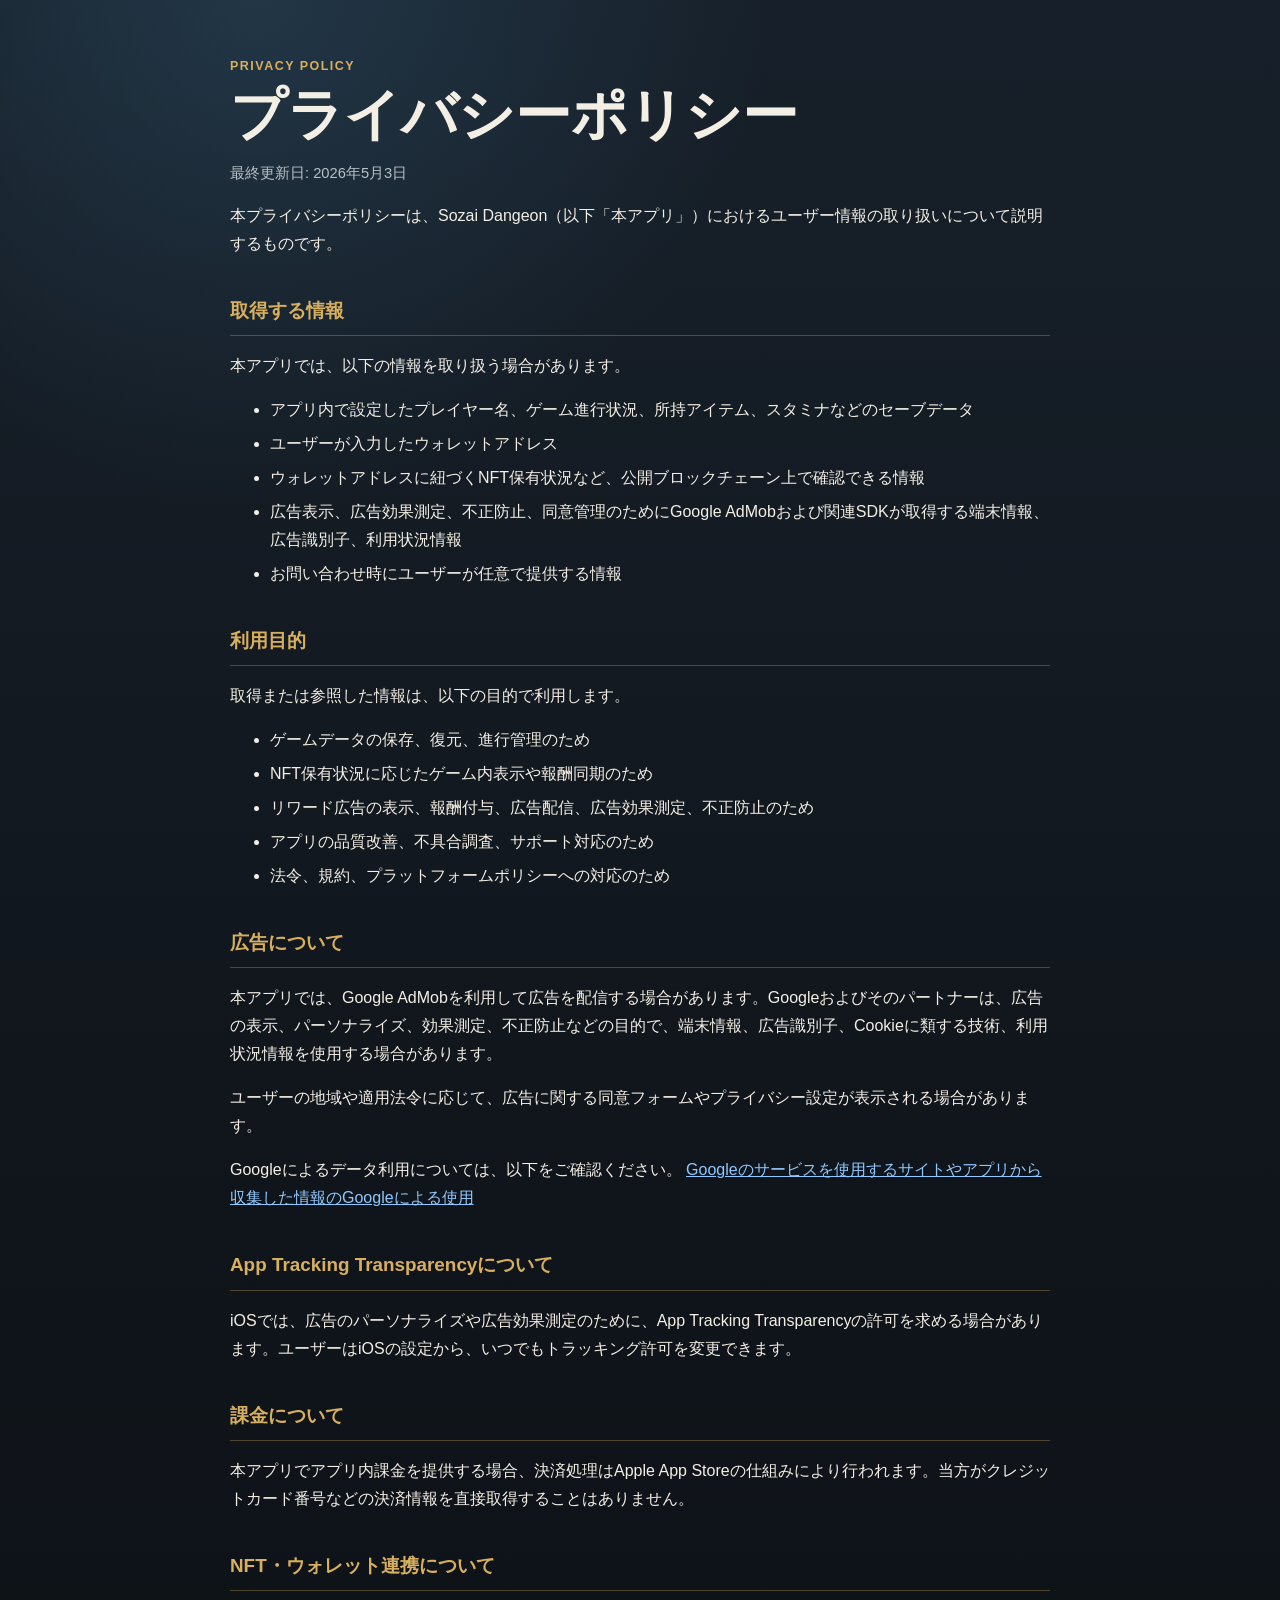
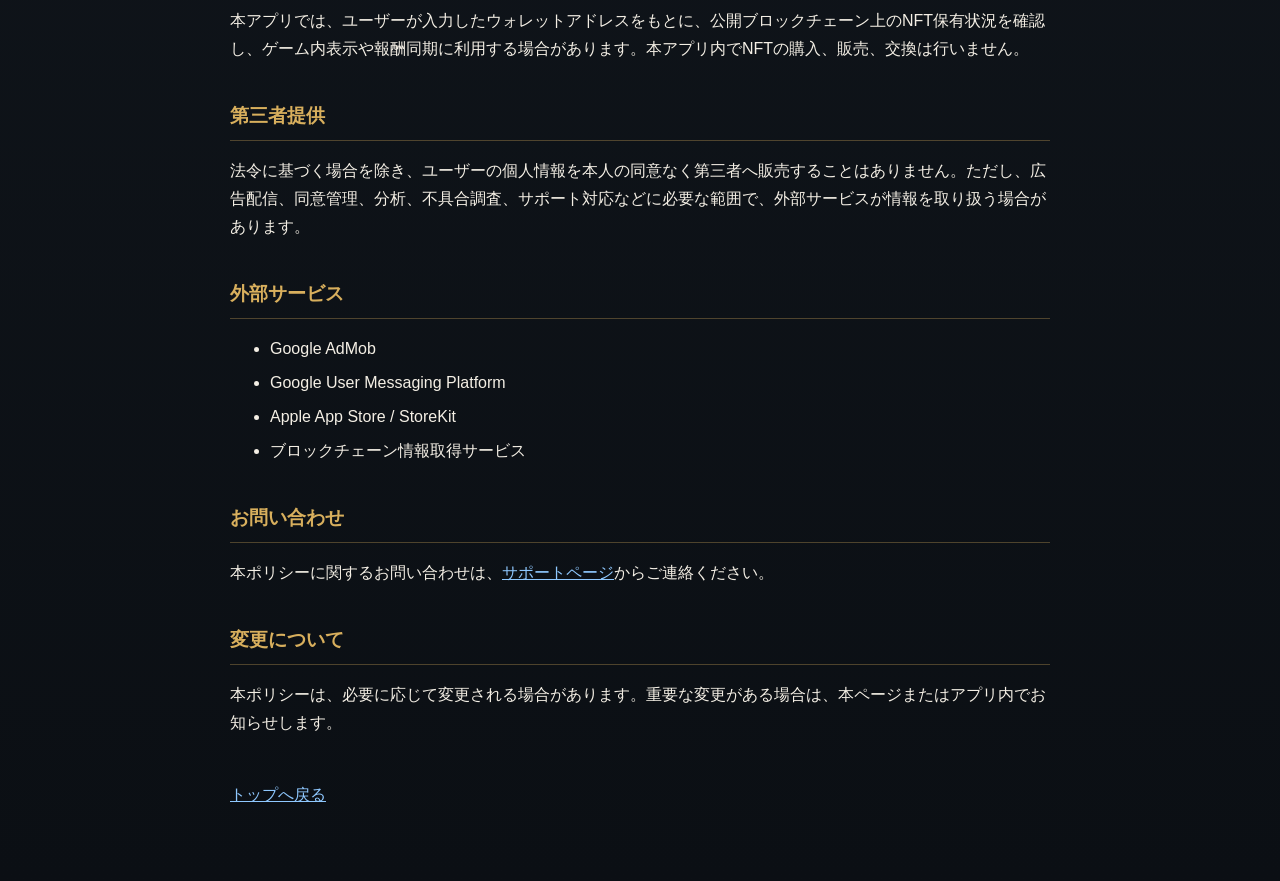
==== privacy-policy.html @ 8e5101d9 "Initial support site" ====
<!doctype html>
<html lang="ja">
<head>
  <meta charset="utf-8">
  <meta name="viewport" content="width=device-width, initial-scale=1">
  <title>Privacy Policy | Sozai Dangeon</title>
  <link rel="stylesheet" href="styles.css">
</head>
<body>
  <main class="page document">
    <p class="eyebrow">Privacy Policy</p>
    <h1>プライバシーポリシー</h1>
    <p class="updated">最終更新日: 2026年5月3日</p>

    <p>
      本プライバシーポリシーは、Sozai Dangeon（以下「本アプリ」）におけるユーザー情報の取り扱いについて説明するものです。
    </p>

    <h2>取得する情報</h2>
    <p>本アプリでは、以下の情報を取り扱う場合があります。</p>
    <ul>
      <li>アプリ内で設定したプレイヤー名、ゲーム進行状況、所持アイテム、スタミナなどのセーブデータ</li>
      <li>ユーザーが入力したウォレットアドレス</li>
      <li>ウォレットアドレスに紐づくNFT保有状況など、公開ブロックチェーン上で確認できる情報</li>
      <li>広告表示、広告効果測定、不正防止、同意管理のためにGoogle AdMobおよび関連SDKが取得する端末情報、広告識別子、利用状況情報</li>
      <li>お問い合わせ時にユーザーが任意で提供する情報</li>
    </ul>

    <h2>利用目的</h2>
    <p>取得または参照した情報は、以下の目的で利用します。</p>
    <ul>
      <li>ゲームデータの保存、復元、進行管理のため</li>
      <li>NFT保有状況に応じたゲーム内表示や報酬同期のため</li>
      <li>リワード広告の表示、報酬付与、広告配信、広告効果測定、不正防止のため</li>
      <li>アプリの品質改善、不具合調査、サポート対応のため</li>
      <li>法令、規約、プラットフォームポリシーへの対応のため</li>
    </ul>

    <h2>広告について</h2>
    <p>
      本アプリでは、Google AdMobを利用して広告を配信する場合があります。Googleおよびそのパートナーは、広告の表示、パーソナライズ、効果測定、不正防止などの目的で、端末情報、広告識別子、Cookieに類する技術、利用状況情報を使用する場合があります。
    </p>
    <p>
      ユーザーの地域や適用法令に応じて、広告に関する同意フォームやプライバシー設定が表示される場合があります。
    </p>
    <p>
      Googleによるデータ利用については、以下をご確認ください。
      <a href="https://policies.google.com/technologies/partner-sites" rel="noopener">Googleのサービスを使用するサイトやアプリから収集した情報のGoogleによる使用</a>
    </p>

    <h2>App Tracking Transparencyについて</h2>
    <p>
      iOSでは、広告のパーソナライズや広告効果測定のために、App Tracking Transparencyの許可を求める場合があります。ユーザーはiOSの設定から、いつでもトラッキング許可を変更できます。
    </p>

    <h2>課金について</h2>
    <p>
      本アプリでアプリ内課金を提供する場合、決済処理はApple App Storeの仕組みにより行われます。当方がクレジットカード番号などの決済情報を直接取得することはありません。
    </p>

    <h2>NFT・ウォレット連携について</h2>
    <p>
      本アプリでは、ユーザーが入力したウォレットアドレスをもとに、公開ブロックチェーン上のNFT保有状況を確認し、ゲーム内表示や報酬同期に利用する場合があります。本アプリ内でNFTの購入、販売、交換は行いません。
    </p>

    <h2>第三者提供</h2>
    <p>
      法令に基づく場合を除き、ユーザーの個人情報を本人の同意なく第三者へ販売することはありません。ただし、広告配信、同意管理、分析、不具合調査、サポート対応などに必要な範囲で、外部サービスが情報を取り扱う場合があります。
    </p>

    <h2>外部サービス</h2>
    <ul>
      <li>Google AdMob</li>
      <li>Google User Messaging Platform</li>
      <li>Apple App Store / StoreKit</li>
      <li>ブロックチェーン情報取得サービス</li>
    </ul>

    <h2>お問い合わせ</h2>
    <p>
      本ポリシーに関するお問い合わせは、<a href="support.html">サポートページ</a>からご連絡ください。
    </p>

    <h2>変更について</h2>
    <p>
      本ポリシーは、必要に応じて変更される場合があります。重要な変更がある場合は、本ページまたはアプリ内でお知らせします。
    </p>

    <p class="back"><a href="index.html">トップへ戻る</a></p>
  </main>
</body>
</html>
---- styles.css ----
:root {
  color-scheme: dark;
  --bg: #10151b;
  --panel: #17202a;
  --panel2: #1d2b36;
  --text: #f4efe5;
  --muted: #b9c0c7;
  --gold: #d8af5d;
  --line: rgba(216, 175, 93, 0.32);
  --link: #8fc8ff;
}

* {
  box-sizing: border-box;
}

body {
  margin: 0;
  min-height: 100vh;
  font-family: -apple-system, BlinkMacSystemFont, "Hiragino Sans", "Yu Gothic", sans-serif;
  background:
    radial-gradient(circle at 20% 0%, rgba(73, 133, 172, 0.22), transparent 32rem),
    linear-gradient(180deg, #17202a 0%, var(--bg) 48%, #0b0f14 100%);
  color: var(--text);
  line-height: 1.75;
}

a {
  color: var(--link);
}

.page {
  width: min(960px, calc(100% - 32px));
  margin: 0 auto;
  padding: 56px 0;
}

.hero {
  padding: 56px 0 36px;
  border-bottom: 1px solid var(--line);
}

.eyebrow {
  margin: 0 0 8px;
  color: var(--gold);
  font-size: 0.78rem;
  font-weight: 700;
  letter-spacing: 0.12em;
  text-transform: uppercase;
}

h1 {
  margin: 0 0 16px;
  font-size: clamp(2.2rem, 8vw, 4.5rem);
  line-height: 1.05;
  letter-spacing: 0;
}

h2 {
  margin: 36px 0 10px;
  padding-bottom: 8px;
  border-bottom: 1px solid var(--line);
  color: var(--gold);
  font-size: 1.18rem;
}

.lead {
  max-width: 680px;
  margin: 0;
  color: var(--muted);
  font-size: 1.06rem;
}

.links {
  display: grid;
  grid-template-columns: repeat(auto-fit, minmax(240px, 1fr));
  gap: 16px;
  margin-top: 28px;
}

.link-card {
  display: block;
  min-height: 132px;
  padding: 22px;
  border: 1px solid var(--line);
  border-radius: 8px;
  background: linear-gradient(180deg, rgba(29, 43, 54, 0.92), rgba(23, 32, 42, 0.92));
  color: var(--text);
  text-decoration: none;
}

.link-card span {
  display: block;
  color: var(--gold);
  font-size: 0.82rem;
  font-weight: 700;
}

.link-card strong {
  display: block;
  margin-top: 12px;
  font-size: 1.22rem;
}

.document {
  max-width: 820px;
}

.document h1 {
  font-size: clamp(2rem, 7vw, 3.5rem);
}

.updated {
  color: var(--muted);
  font-size: 0.92rem;
}

li + li {
  margin-top: 6px;
}

.back {
  margin-top: 44px;
}
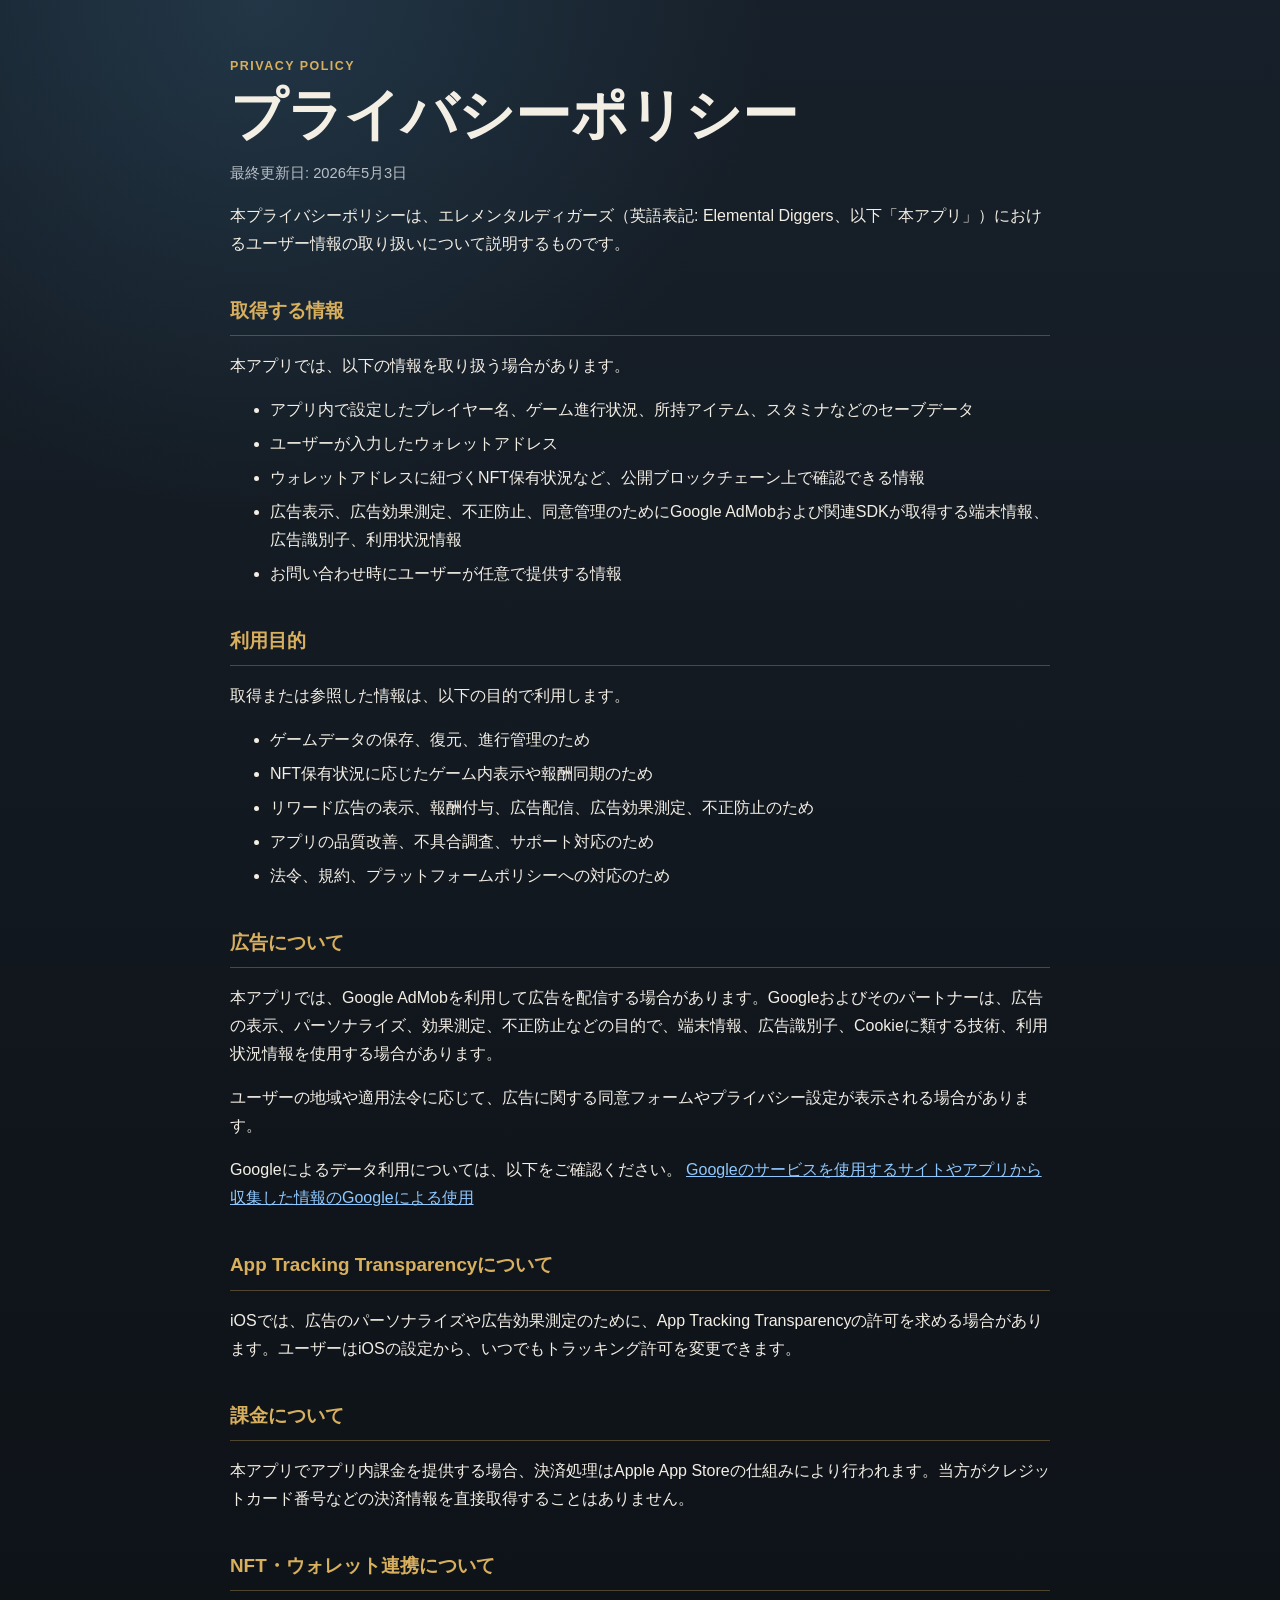
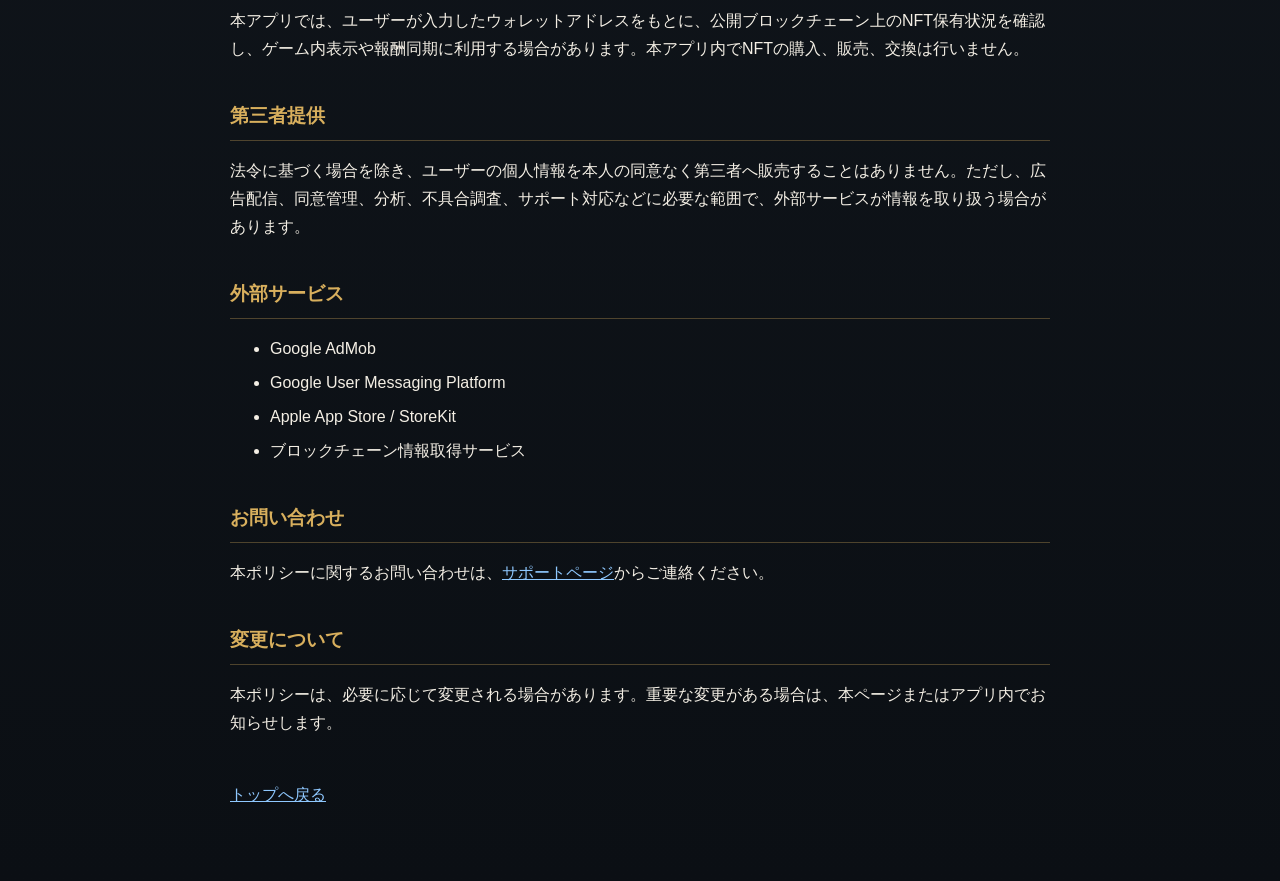
==== commit 72f877a2: "Update app name to Elemental Diggers" ====
--- a/privacy-policy.html
+++ b/privacy-policy.html
@@ -3,7 +3,7 @@
 <head>
   <meta charset="utf-8">
   <meta name="viewport" content="width=device-width, initial-scale=1">
-  <title>Privacy Policy | Sozai Dangeon</title>
+  <title>Privacy Policy | エレメンタルディガーズ</title>
   <link rel="stylesheet" href="styles.css">
 </head>
 <body>
@@ -13,7 +13,7 @@
     <p class="updated">最終更新日: 2026年5月3日</p>
 
     <p>
-      本プライバシーポリシーは、Sozai Dangeon（以下「本アプリ」）におけるユーザー情報の取り扱いについて説明するものです。
+      本プライバシーポリシーは、エレメンタルディガーズ（英語表記: Elemental Diggers、以下「本アプリ」）におけるユーザー情報の取り扱いについて説明するものです。
     </p>
 
     <h2>取得する情報</h2>
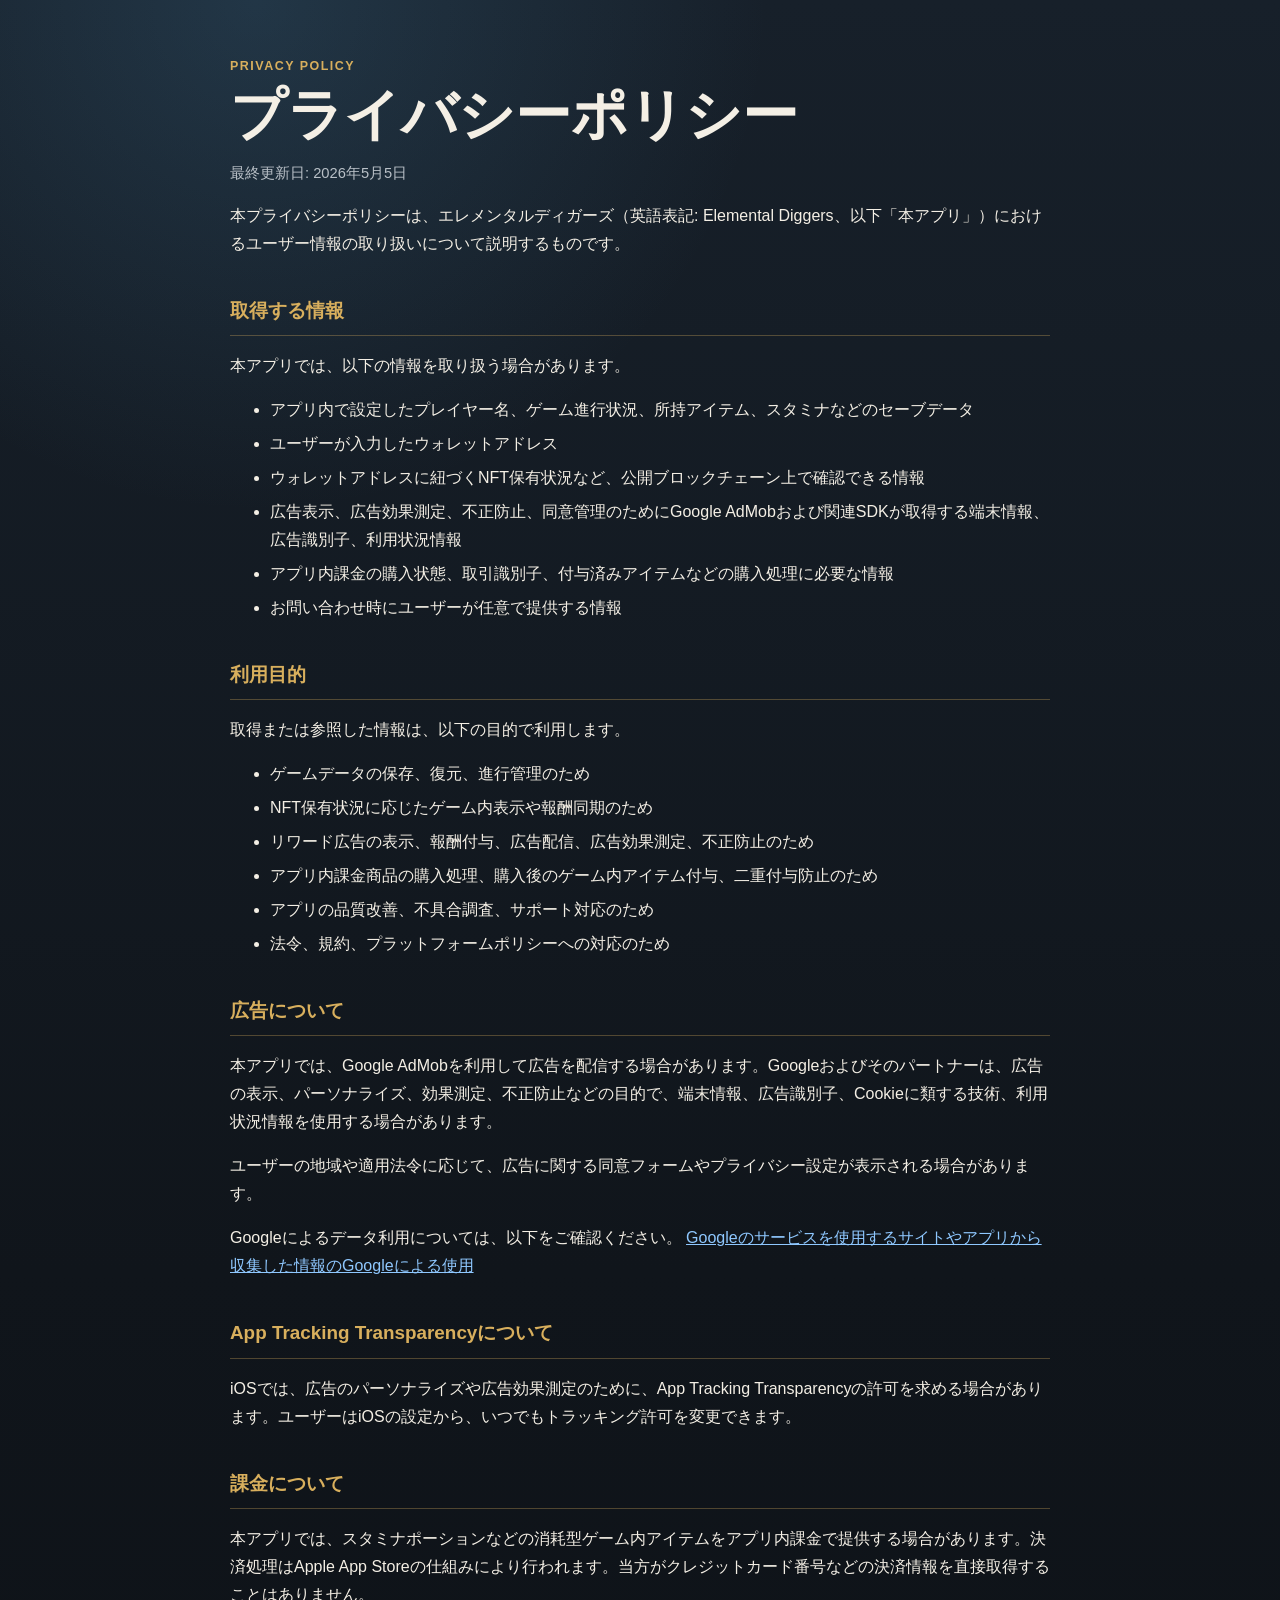
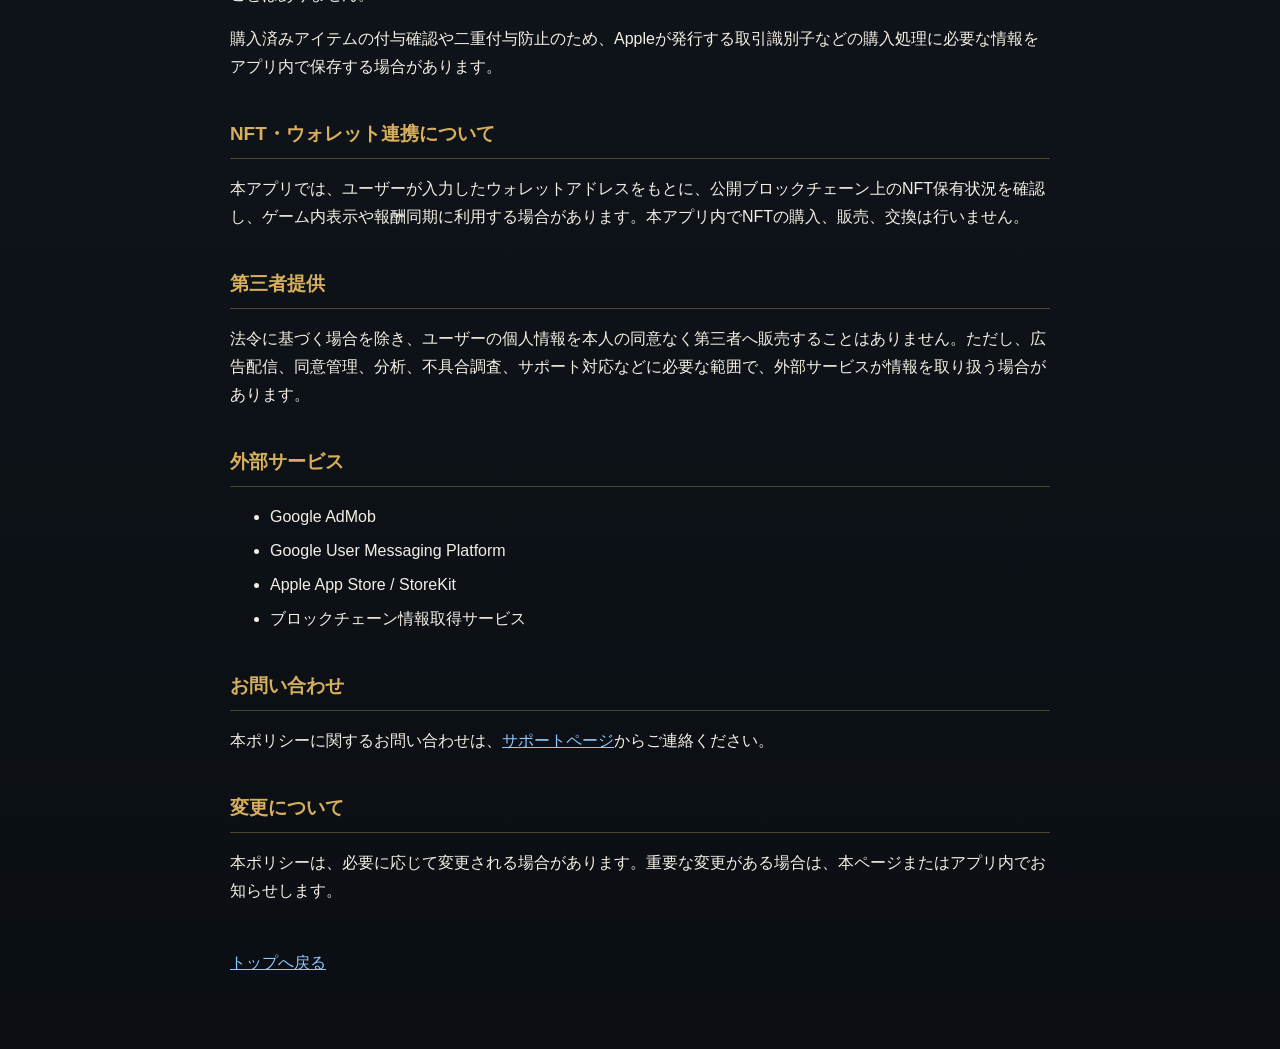
==== commit 6adbbbed: "Update privacy policy for in-app purchases" ====
--- a/privacy-policy.html
+++ b/privacy-policy.html
@@ -10,7 +10,7 @@
   <main class="page document">
     <p class="eyebrow">Privacy Policy</p>
     <h1>プライバシーポリシー</h1>
-    <p class="updated">最終更新日: 2026年5月3日</p>
+    <p class="updated">最終更新日: 2026年5月5日</p>
 
     <p>
       本プライバシーポリシーは、エレメンタルディガーズ（英語表記: Elemental Diggers、以下「本アプリ」）におけるユーザー情報の取り扱いについて説明するものです。
@@ -23,6 +23,7 @@
       <li>ユーザーが入力したウォレットアドレス</li>
       <li>ウォレットアドレスに紐づくNFT保有状況など、公開ブロックチェーン上で確認できる情報</li>
       <li>広告表示、広告効果測定、不正防止、同意管理のためにGoogle AdMobおよび関連SDKが取得する端末情報、広告識別子、利用状況情報</li>
+      <li>アプリ内課金の購入状態、取引識別子、付与済みアイテムなどの購入処理に必要な情報</li>
       <li>お問い合わせ時にユーザーが任意で提供する情報</li>
     </ul>
 
@@ -32,6 +33,7 @@
       <li>ゲームデータの保存、復元、進行管理のため</li>
       <li>NFT保有状況に応じたゲーム内表示や報酬同期のため</li>
       <li>リワード広告の表示、報酬付与、広告配信、広告効果測定、不正防止のため</li>
+      <li>アプリ内課金商品の購入処理、購入後のゲーム内アイテム付与、二重付与防止のため</li>
       <li>アプリの品質改善、不具合調査、サポート対応のため</li>
       <li>法令、規約、プラットフォームポリシーへの対応のため</li>
     </ul>
@@ -55,7 +57,10 @@
 
     <h2>課金について</h2>
     <p>
-      本アプリでアプリ内課金を提供する場合、決済処理はApple App Storeの仕組みにより行われます。当方がクレジットカード番号などの決済情報を直接取得することはありません。
+      本アプリでは、スタミナポーションなどの消耗型ゲーム内アイテムをアプリ内課金で提供する場合があります。決済処理はApple App Storeの仕組みにより行われます。当方がクレジットカード番号などの決済情報を直接取得することはありません。
+    </p>
+    <p>
+      購入済みアイテムの付与確認や二重付与防止のため、Appleが発行する取引識別子などの購入処理に必要な情報をアプリ内で保存する場合があります。
     </p>
 
     <h2>NFT・ウォレット連携について</h2>
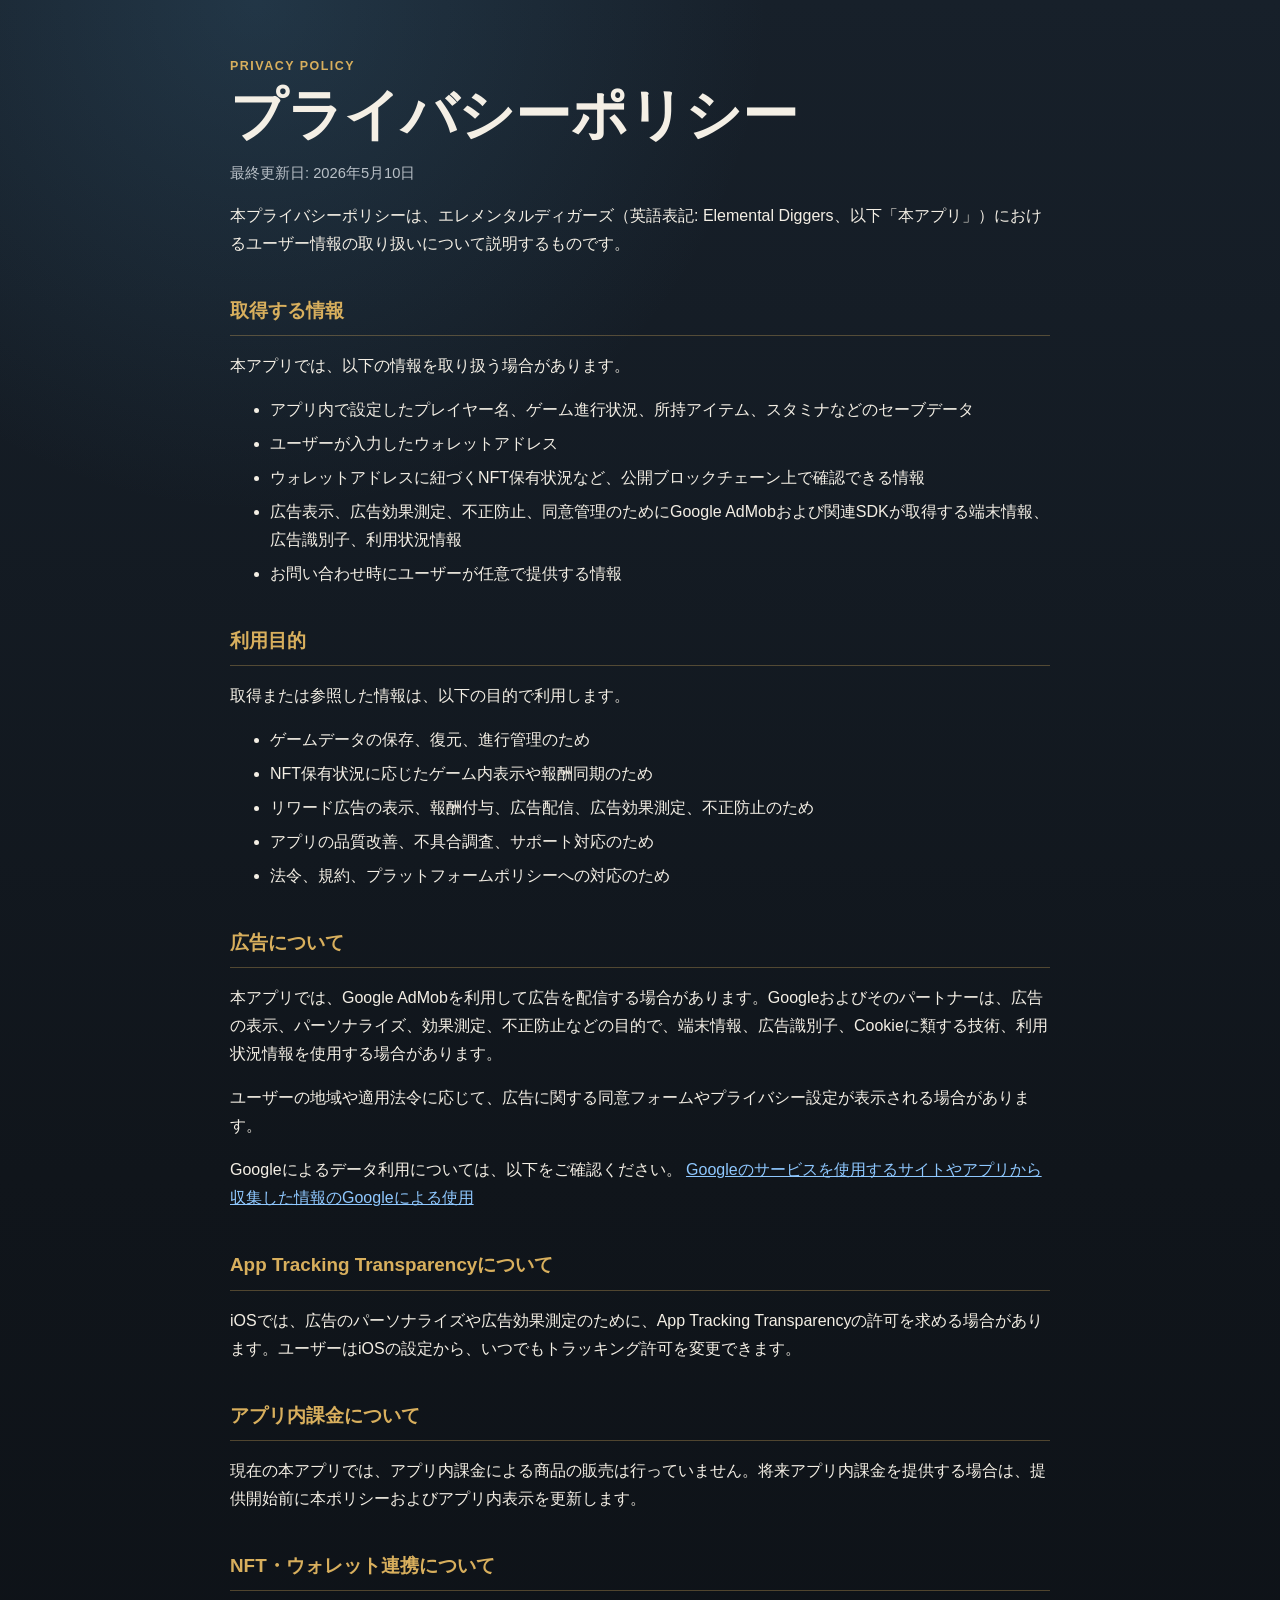
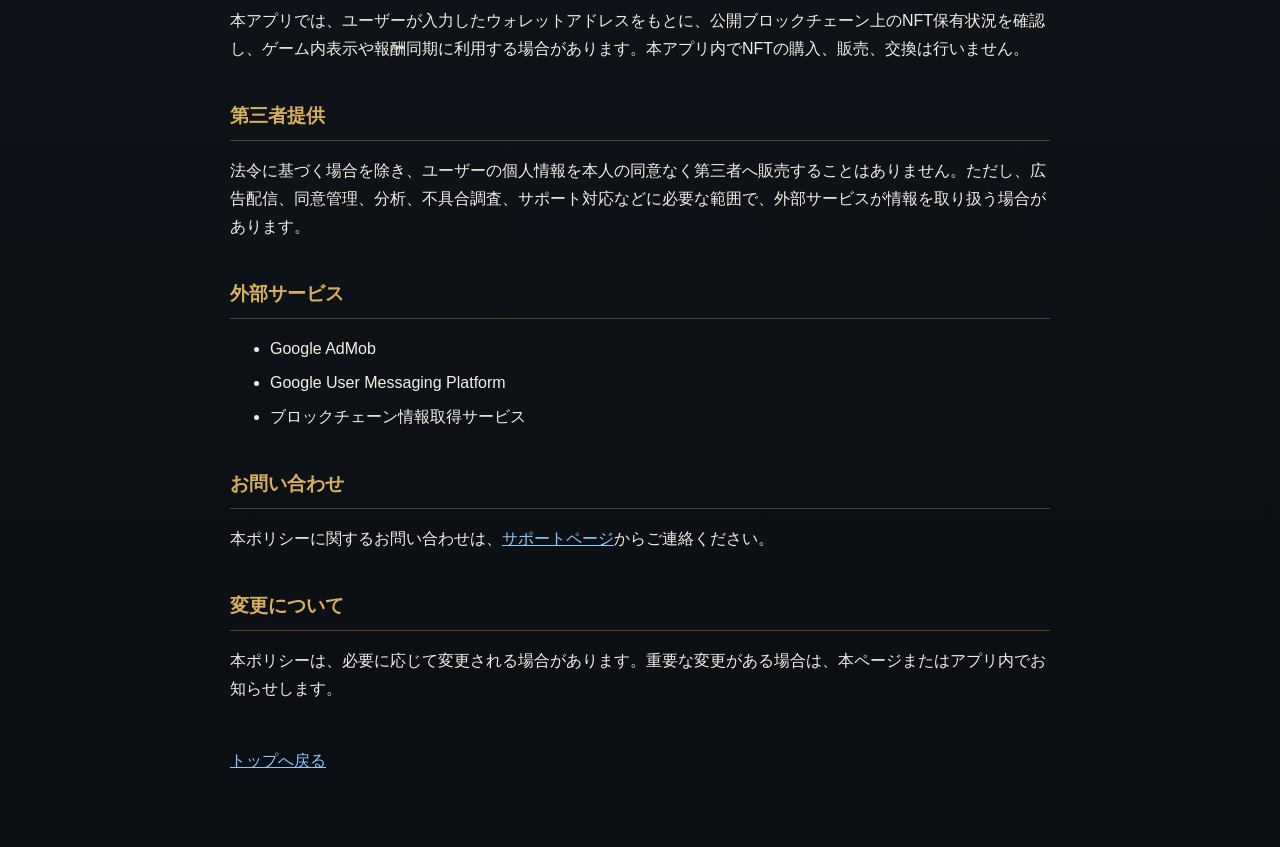
==== commit f4c886d2: "Update privacy policy for ad-only release" ====
--- a/privacy-policy.html
+++ b/privacy-policy.html
@@ -10,7 +10,7 @@
   <main class="page document">
     <p class="eyebrow">Privacy Policy</p>
     <h1>プライバシーポリシー</h1>
-    <p class="updated">最終更新日: 2026年5月5日</p>
+    <p class="updated">最終更新日: 2026年5月10日</p>
 
     <p>
       本プライバシーポリシーは、エレメンタルディガーズ（英語表記: Elemental Diggers、以下「本アプリ」）におけるユーザー情報の取り扱いについて説明するものです。
@@ -23,7 +23,6 @@
       <li>ユーザーが入力したウォレットアドレス</li>
       <li>ウォレットアドレスに紐づくNFT保有状況など、公開ブロックチェーン上で確認できる情報</li>
       <li>広告表示、広告効果測定、不正防止、同意管理のためにGoogle AdMobおよび関連SDKが取得する端末情報、広告識別子、利用状況情報</li>
-      <li>アプリ内課金の購入状態、取引識別子、付与済みアイテムなどの購入処理に必要な情報</li>
       <li>お問い合わせ時にユーザーが任意で提供する情報</li>
     </ul>
 
@@ -33,7 +32,6 @@
       <li>ゲームデータの保存、復元、進行管理のため</li>
       <li>NFT保有状況に応じたゲーム内表示や報酬同期のため</li>
       <li>リワード広告の表示、報酬付与、広告配信、広告効果測定、不正防止のため</li>
-      <li>アプリ内課金商品の購入処理、購入後のゲーム内アイテム付与、二重付与防止のため</li>
       <li>アプリの品質改善、不具合調査、サポート対応のため</li>
       <li>法令、規約、プラットフォームポリシーへの対応のため</li>
     </ul>
@@ -55,12 +53,9 @@
       iOSでは、広告のパーソナライズや広告効果測定のために、App Tracking Transparencyの許可を求める場合があります。ユーザーはiOSの設定から、いつでもトラッキング許可を変更できます。
     </p>
 
-    <h2>課金について</h2>
+    <h2>アプリ内課金について</h2>
     <p>
-      本アプリでは、スタミナポーションなどの消耗型ゲーム内アイテムをアプリ内課金で提供する場合があります。決済処理はApple App Storeの仕組みにより行われます。当方がクレジットカード番号などの決済情報を直接取得することはありません。
-    </p>
-    <p>
-      購入済みアイテムの付与確認や二重付与防止のため、Appleが発行する取引識別子などの購入処理に必要な情報をアプリ内で保存する場合があります。
+      現在の本アプリでは、アプリ内課金による商品の販売は行っていません。将来アプリ内課金を提供する場合は、提供開始前に本ポリシーおよびアプリ内表示を更新します。
     </p>
 
     <h2>NFT・ウォレット連携について</h2>
@@ -77,7 +72,6 @@
     <ul>
       <li>Google AdMob</li>
       <li>Google User Messaging Platform</li>
-      <li>Apple App Store / StoreKit</li>
       <li>ブロックチェーン情報取得サービス</li>
     </ul>
 
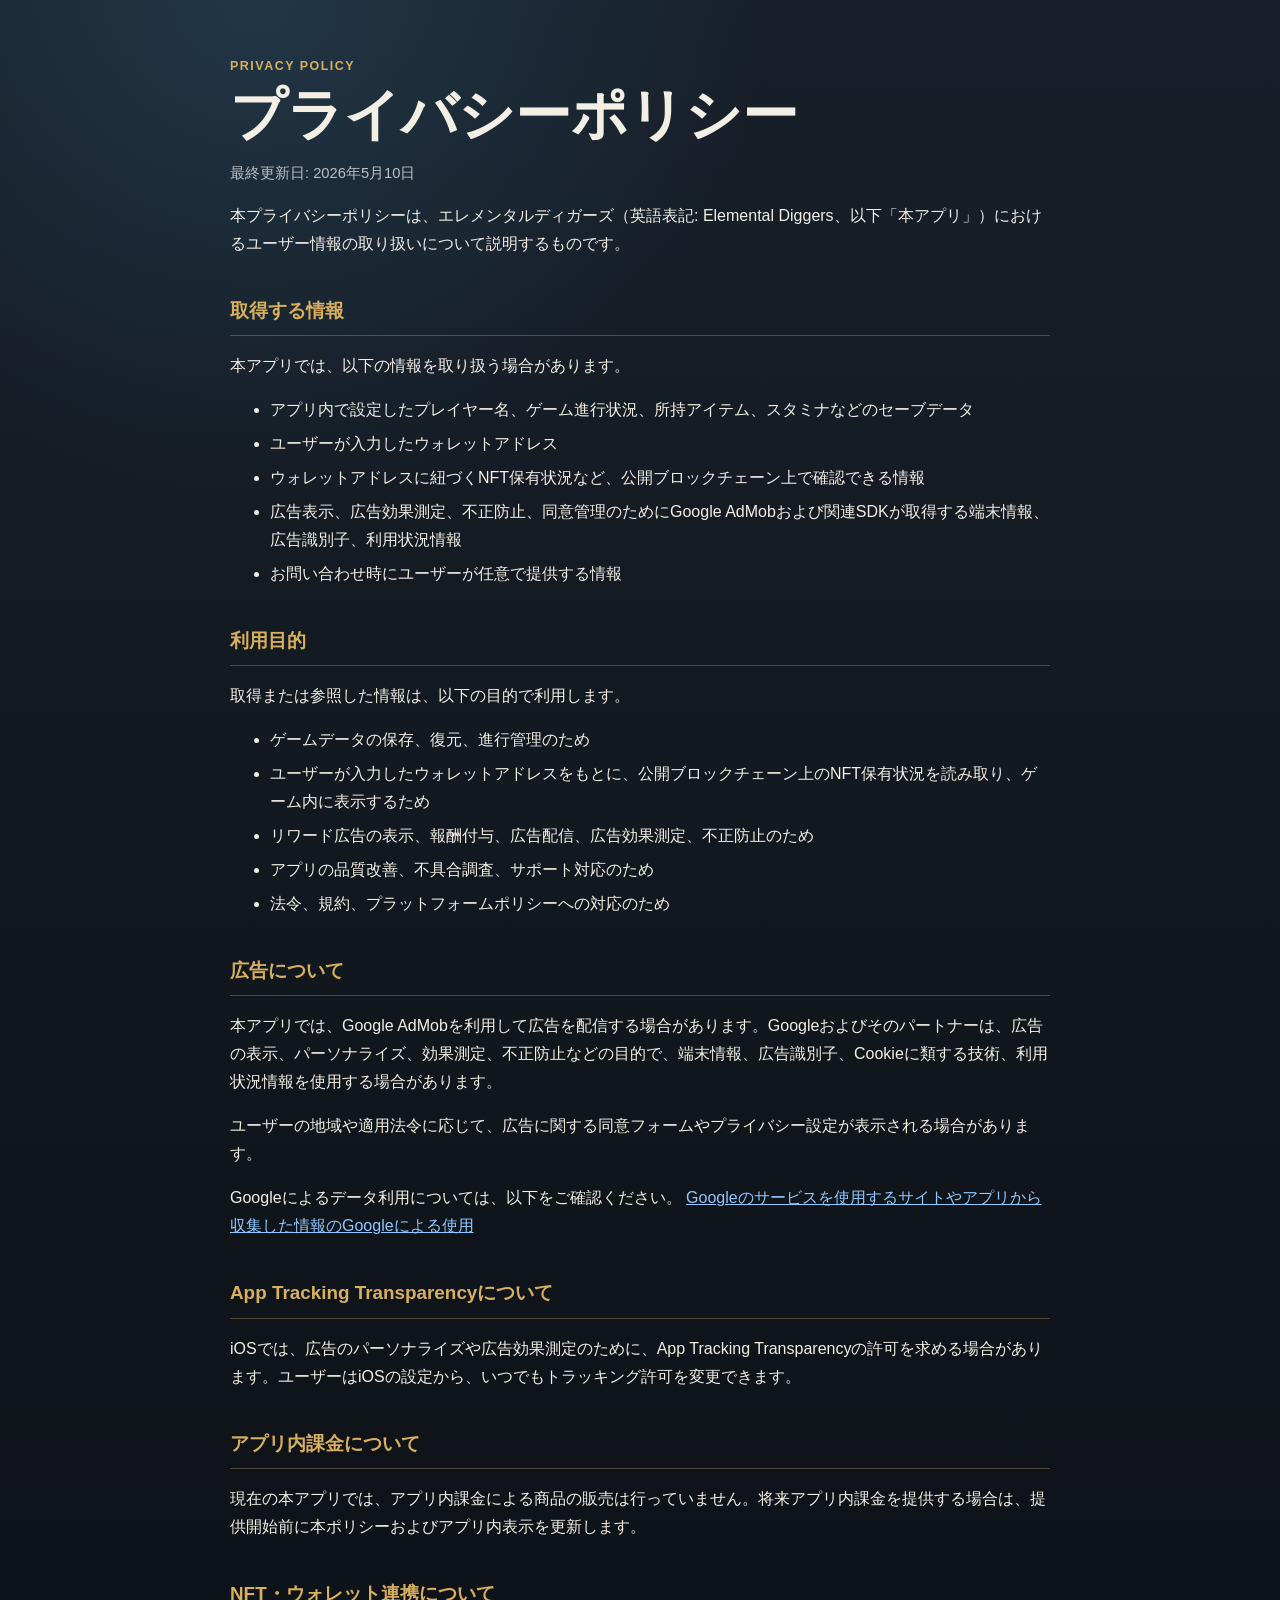
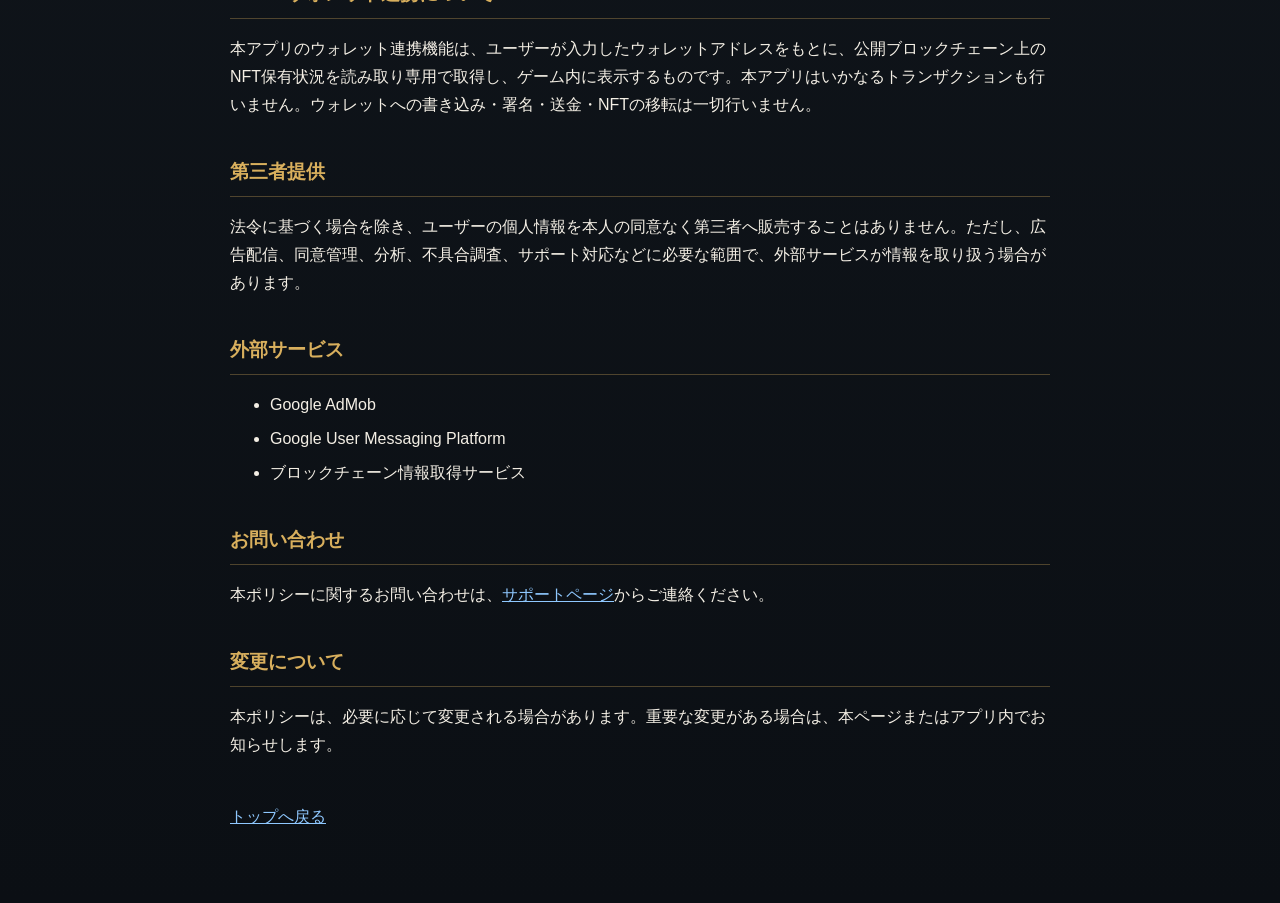
==== commit feb9f94d: "Update NFT wallet section to emphasize read-only mode Co-Authored-By: Claude Sonnet 4.6 <noreply@ant" ====
--- a/privacy-policy.html
+++ b/privacy-policy.html
@@ -30,7 +30,7 @@
     <p>取得または参照した情報は、以下の目的で利用します。</p>
     <ul>
       <li>ゲームデータの保存、復元、進行管理のため</li>
-      <li>NFT保有状況に応じたゲーム内表示や報酬同期のため</li>
+      <li>ユーザーが入力したウォレットアドレスをもとに、公開ブロックチェーン上のNFT保有状況を読み取り、ゲーム内に表示するため</li>
       <li>リワード広告の表示、報酬付与、広告配信、広告効果測定、不正防止のため</li>
       <li>アプリの品質改善、不具合調査、サポート対応のため</li>
       <li>法令、規約、プラットフォームポリシーへの対応のため</li>
@@ -60,7 +60,7 @@
 
     <h2>NFT・ウォレット連携について</h2>
     <p>
-      本アプリでは、ユーザーが入力したウォレットアドレスをもとに、公開ブロックチェーン上のNFT保有状況を確認し、ゲーム内表示や報酬同期に利用する場合があります。本アプリ内でNFTの購入、販売、交換は行いません。
+      本アプリのウォレット連携機能は、ユーザーが入力したウォレットアドレスをもとに、公開ブロックチェーン上のNFT保有状況を読み取り専用で取得し、ゲーム内に表示するものです。本アプリはいかなるトランザクションも行いません。ウォレットへの書き込み・署名・送金・NFTの移転は一切行いません。
     </p>
 
     <h2>第三者提供</h2>
